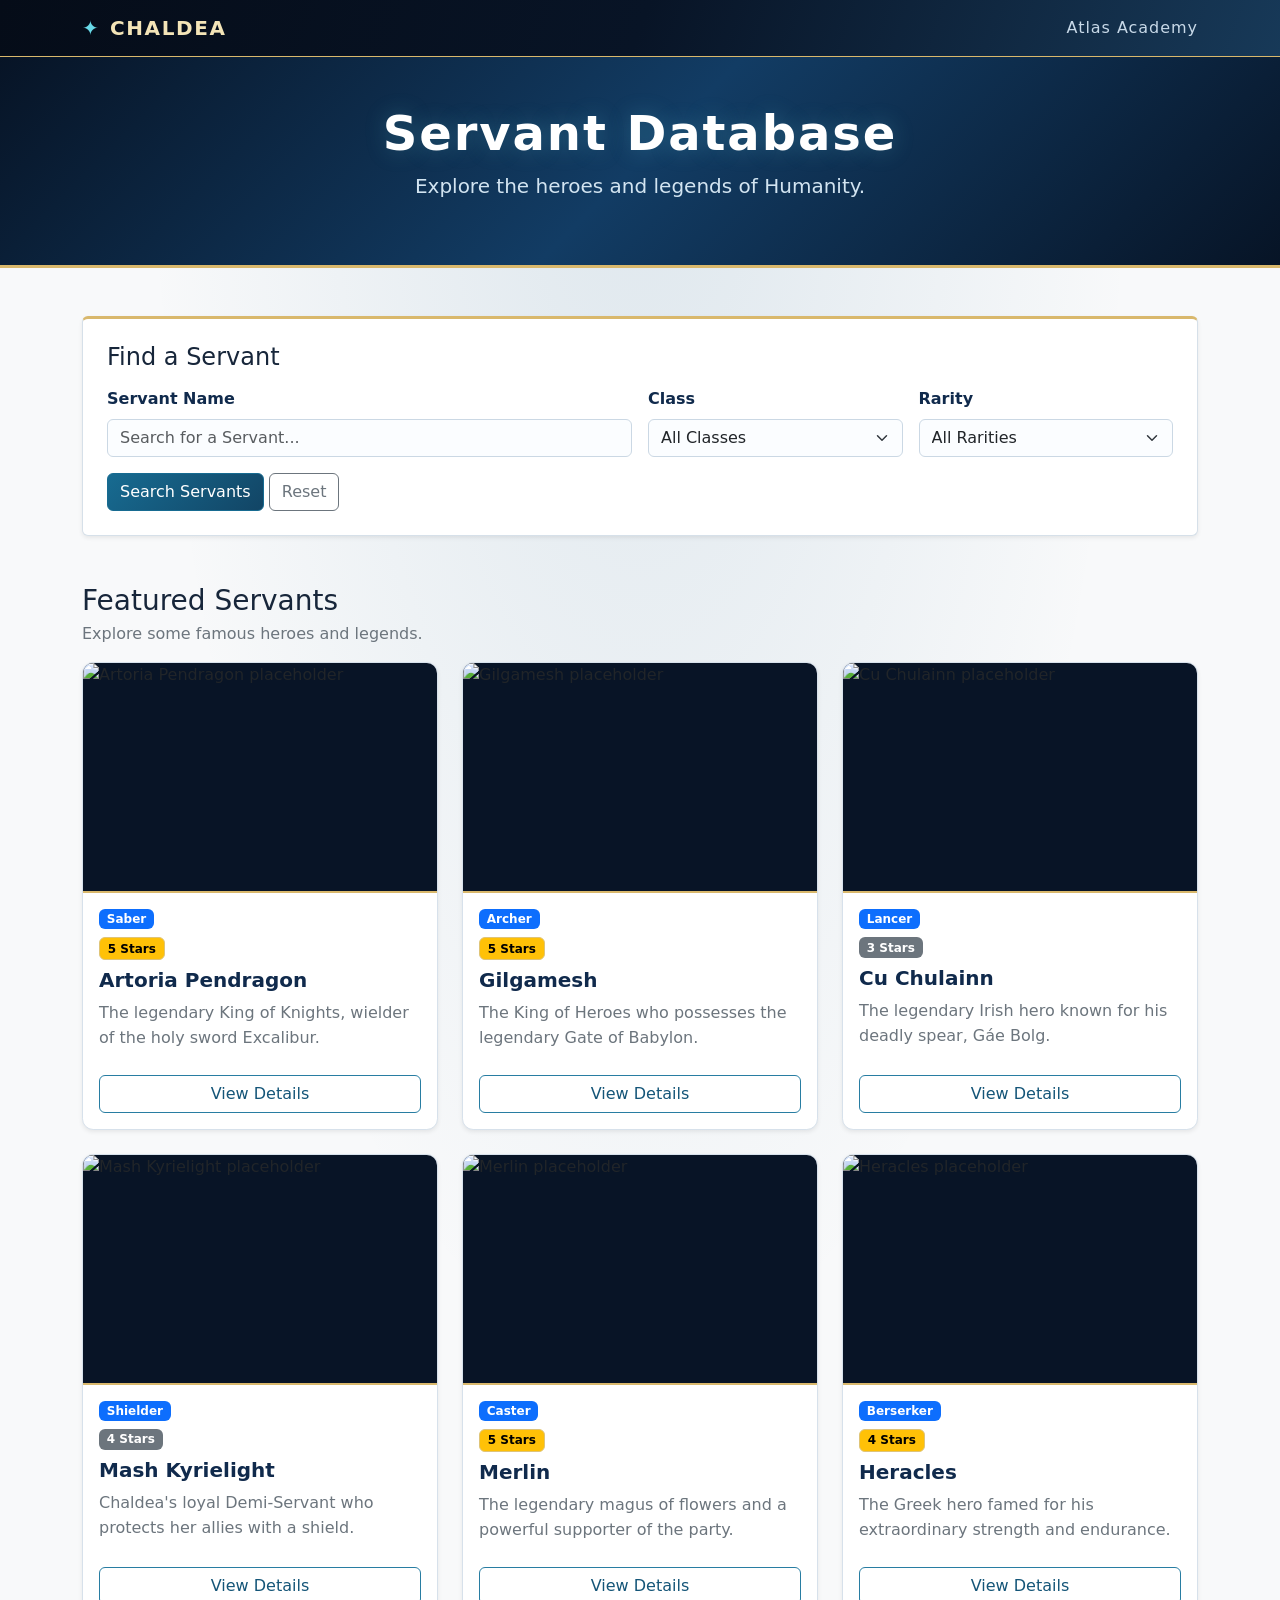
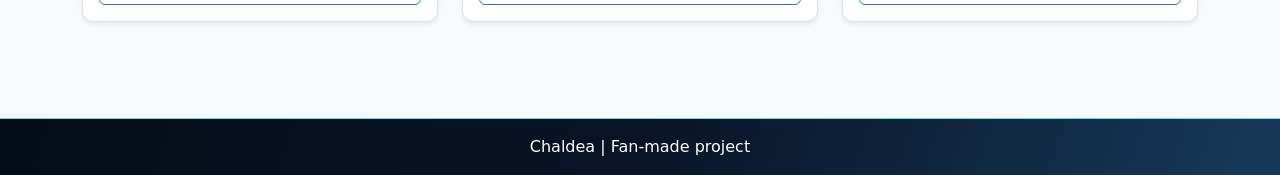
==== A3/index.html @ c8535768 "Implemented base design (hardcoded data for prototyping purposes)" ====
<!DOCTYPE html>
<html lang="en">
<head>
    <meta charset="UTF-8">
    <meta name="viewport" content="width=device-width, initial-scale=1">
    <title>FGO | Servant Explorer</title>
    <link href="https://cdn.jsdelivr.net/npm/bootstrap@5.3.3/dist/css/bootstrap.min.css" rel="stylesheet">
    <link href="css/style.css" rel="stylesheet">
</head>
<body class="bg-light">

    <!-- Navigation -->
    <nav class="navbar navbar-dark bg-dark">
        <div class="container">
            <a class="navbar-brand fw-bold" href="#">Chaldea</a>
            <span class="navbar-text">Atlas Academy</span>
        </div>
    </nav>

    <!-- Hero Section -->
    <header class="bg-primary text-white py-5">
        <div class="container text-center">
            <h1 class="display-5 fw-bold">Servant Database</h1>
            <p class="lead">Explore the heroes and legends of Humanity.</p>
        </div>
    </header>

    <main class="container py-5">

        <!-- Search and Filters -->
        <section class="bg-white rounded shadow-sm p-4 mb-5">
            <h2 class="h4 mb-3">Find a Servant</h2>

            <form>
                <div class="row g-3">
                    <div class="col-12 col-md-6">
                        <label for="servantSearch" class="form-label">
                            Servant Name
                        </label>
                        <input type="search" class="form-control"
                            id="servantSearch"
                            placeholder="Search for a Servant...">
                    </div>

                    <div class="col-6 col-md-3">
                        <label for="servantClass" class="form-label">
                            Class
                        </label>
                        <select class="form-select" id="servantClass">
                            <option selected>All Classes</option>
                            <option>Saber</option>
                            <option>Archer</option>
                            <option>Lancer</option>
                            <option>Rider</option>
                            <option>Caster</option>
                            <option>Assassin</option>
                            <option>Berserker</option>
                            <option>Extra Classes</option>
                        </select>
                    </div>

                    <div class="col-6 col-md-3">
                        <label for="servantRarity" class="form-label">
                            Rarity
                        </label>
                        <select class="form-select" id="servantRarity">
                            <option selected>All Rarities</option>
                            <option>1 Star</option>
                            <option>2 Stars</option>
                            <option>3 Stars</option>
                            <option>4 Stars</option>
                            <option>5 Stars</option>
                        </select>
                    </div>

                    <div class="col-12">
                        <button type="button" class="btn btn-primary">
                            Search Servants
                        </button>
                        <button type="reset" class="btn btn-outline-secondary">
                            Reset
                        </button>
                    </div>
                </div>
            </form>
        </section>

        <!-- Servant Collection -->
        <section class="mb-5">
            <div class="d-flex flex-wrap justify-content-between
                        align-items-center gap-2 mb-3">
                <div>
                    <h2 class="h3 mb-1">Featured Servants</h2>
                    <p class="text-secondary mb-0">
                        Explore some famous heroes and legends.
                    </p>
                </div>
            </div>

            <div class="row g-4">
            <!-- Sample Data -->
                <div class="col-12 col-sm-6 col-lg-4">
                    <div class="card h-100 shadow-sm">
                        <img src="https://placehold.co/400x300/343a40/ffffff?text=Artoria+Pendragon"
                            class="card-img-top"
                            alt="Artoria Pendragon placeholder">
                        <div class="card-body">
                            <span class="badge text-bg-primary mb-2">Saber</span>
                            <span class="badge text-bg-warning mb-2">5 Stars</span>
                            <h3 class="h5 card-title">Artoria Pendragon</h3>
                            <p class="card-text text-secondary">
                                The legendary King of Knights, wielder
                                of the holy sword Excalibur.
                            </p>
                            <button type="button"
                                class="btn btn-outline-primary w-100">
                                View Details
                            </button>
                        </div>
                    </div>
                </div>

                <div class="col-12 col-sm-6 col-lg-4">
                    <div class="card h-100 shadow-sm">
                        <img src="https://placehold.co/400x300/343a40/ffffff?text=Gilgamesh"
                            class="card-img-top"
                            alt="Gilgamesh placeholder">
                        <div class="card-body">
                            <span class="badge text-bg-primary mb-2">Archer</span>
                            <span class="badge text-bg-warning mb-2">5 Stars</span>
                            <h3 class="h5 card-title">Gilgamesh</h3>
                            <p class="card-text text-secondary">
                                The King of Heroes who possesses the
                                legendary Gate of Babylon.
                            </p>
                            <button type="button"
                                class="btn btn-outline-primary w-100">
                                View Details
                            </button>
                        </div>
                    </div>
                </div>

                <div class="col-12 col-sm-6 col-lg-4">
                    <div class="card h-100 shadow-sm">
                        <img src="https://placehold.co/400x300/343a40/ffffff?text=Cu+Chulainn"
                            class="card-img-top"
                            alt="Cu Chulainn placeholder">
                        <div class="card-body">
                            <span class="badge text-bg-primary mb-2">Lancer</span>
                            <span class="badge text-bg-secondary mb-2">3 Stars</span>
                            <h3 class="h5 card-title">Cu Chulainn</h3>
                            <p class="card-text text-secondary">
                                The legendary Irish hero known for
                                his deadly spear, Gáe Bolg.
                            </p>
                            <button type="button"
                                class="btn btn-outline-primary w-100">
                                View Details
                            </button>
                        </div>
                    </div>
                </div>

                <div class="col-12 col-sm-6 col-lg-4">
                    <div class="card h-100 shadow-sm">
                        <img src="https://placehold.co/400x300/343a40/ffffff?text=Mash+Kyrielight"
                            class="card-img-top"
                            alt="Mash Kyrielight placeholder">
                        <div class="card-body">
                            <span class="badge text-bg-primary mb-2">Shielder</span>
                            <span class="badge text-bg-secondary mb-2">4 Stars</span>
                            <h3 class="h5 card-title">Mash Kyrielight</h3>
                            <p class="card-text text-secondary">
                                Chaldea's loyal Demi-Servant who
                                protects her allies with a shield.
                            </p>
                            <button type="button"
                                class="btn btn-outline-primary w-100">
                                View Details
                            </button>
                        </div>
                    </div>
                </div>

                <div class="col-12 col-sm-6 col-lg-4">
                    <div class="card h-100 shadow-sm">
                        <img src="https://placehold.co/400x300/343a40/ffffff?text=Merlin"
                            class="card-img-top"
                            alt="Merlin placeholder">
                        <div class="card-body">
                            <span class="badge text-bg-primary mb-2">Caster</span>
                            <span class="badge text-bg-warning mb-2">5 Stars</span>
                            <h3 class="h5 card-title">Merlin</h3>
                            <p class="card-text text-secondary">
                                The legendary magus of flowers and
                                a powerful supporter of the party.
                            </p>
                            <button type="button"
                                class="btn btn-outline-primary w-100">
                                View Details
                            </button>
                        </div>
                    </div>
                </div>

                <div class="col-12 col-sm-6 col-lg-4">
                    <div class="card h-100 shadow-sm">
                        <img src="https://placehold.co/400x300/343a40/ffffff?text=Heracles"
                            class="card-img-top"
                            alt="Heracles placeholder">
                        <div class="card-body">
                            <span class="badge text-bg-primary mb-2">Berserker</span>
                            <span class="badge text-bg-warning mb-2">4 Stars</span>
                            <h3 class="h5 card-title">Heracles</h3>
                            <p class="card-text text-secondary">
                                The Greek hero famed for his
                                extraordinary strength and endurance.
                            </p>
                            <button type="button"
                                class="btn btn-outline-primary w-100">
                                View Details
                            </button>
                        </div>
                    </div>
                </div>

            </div>
        </section>
    </main>

    <footer class="bg-dark text-white text-center py-3">
        <p class="mb-0">Chaldea | Fan-made project</p>
    </footer>

</body>
</html>
---- A3/css/style.css ----
:root {
    --navy: #081426;
    --deep-blue: #102a4c;
    --blue: #176b91;
    --cyan: #68d9e8;
    --gold: #d9b86c;
    --pale-gold: #f3e4b7;
    --paper: #eef3f7;
    --ink: #17263a;
}

body {
    background: var(--paper);
    background-image: radial-gradient(ellipse at top, rgba(35, 101, 145, 0.13), transparent 55%);
    color: var(--ink);
    font-family: "Segoe UI", system-ui, sans-serif;
}

/* Navigation and footer */
.navbar.bg-dark,
footer.bg-dark {
    background: linear-gradient(110deg, #050c18, var(--navy), #173958);
}

.navbar.bg-dark {
    border-bottom: 1px solid var(--gold);
}

.navbar-brand {
    color: var(--pale-gold);
    letter-spacing: 0.08em;
    text-transform: uppercase;
}

.navbar-brand::before {
    content: "✦";
    color: var(--cyan);
    margin-right: 0.6rem;
}

.navbar-text {
    color: #c8d9e8;
    letter-spacing: 0.06em;
}

footer.bg-dark {
    color: #d5e4ef;
    border-top: 1px solid var(--cyan);
}

/* Hero section */
header.bg-primary {
    background: linear-gradient(135deg, #071426, #123c64, #071426);
    border-bottom: 3px solid var(--gold);
}

header h1 {
    letter-spacing: 0.04em;
    text-shadow: 0 0 22px rgba(104, 217, 232, 0.25);
}

header .lead {
    color: #d2e4f1;
}

/* Headings and search panel */
main h2,
main h3 {
    color: var(--deep-blue);
}

main section.bg-white {
    border: 1px solid #d6e0e9;
    border-top: 3px solid var(--gold);
    border-radius: 0.75rem;
}

.form-label {
    color: var(--deep-blue);
    font-weight: 600;
}

.form-control,
.form-select {
    border-color: #cbd8e4;
    background-color: #fbfdff;
}

.form-control:focus,
.form-select:focus {
    border-color: var(--blue);
    box-shadow: 0 0 0 0.2rem rgba(23, 107, 145, 0.16);
}

/* Servant cards */
.card {
    overflow: hidden;
    border: 1px solid #d7e1eb;
    border-radius: 0.7rem;
    transition: transform 0.18s ease, box-shadow 0.18s ease;
}

.card:hover {
    transform: translateY(-5px);
    border-color: var(--gold);
    box-shadow: 0 0.9rem 1.8rem rgba(8, 20, 38, 0.15);
}

.card-img-top {
    height: 230px;
    object-fit: cover;
    background: var(--navy);
    border-bottom: 2px solid var(--gold);
}

.card-body {
    display: flex;
    flex-direction: column;
    align-items: flex-start;
}

.card-title {
    color: var(--deep-blue);
    font-weight: 700;
}

.card-text {
    flex-grow: 1;
    line-height: 1.6;
}

.card .btn {
    margin-top: 0.5rem;
}

/* Class and rarity badges */
.badge.text-bg-primary {
    background-color: var(--blue);
}

.badge.text-bg-warning {
    color: #35280e;
    background-color: var(--pale-gold);
    border: 1px solid #dfc477;
}

.badge.text-bg-secondary {
    background-color: #63758a;
}

/* Buttons */
.btn-primary {
    background: linear-gradient(135deg, var(--blue), #124565);
    border-color: var(--blue);
}

.btn-primary:hover {
    background: #0d3857;
    border-color: var(--cyan);
}

.btn-outline-primary {
    color: #145578;
    border-color: #287da2;
}

.btn-outline-primary:hover {
    background: var(--deep-blue);
    border-color: var(--gold);
}
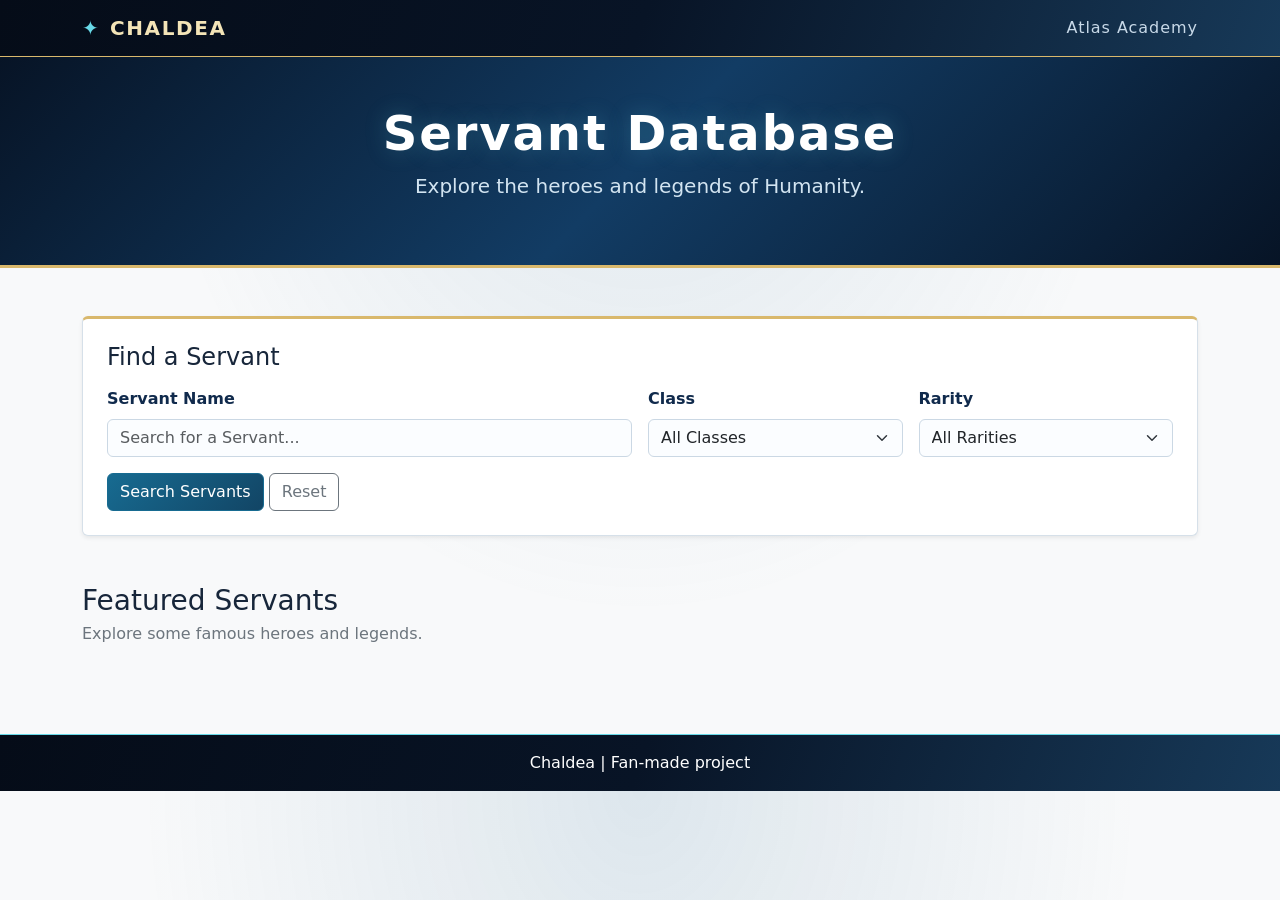
==== commit b308df88: "Partial integration of API" ====
--- a/A3/index.html
+++ b/A3/index.html
@@ -1,6 +1,6 @@
-
 <!DOCTYPE html>
 <html lang="en">
+
 <head>
     <meta charset="UTF-8">
     <meta name="viewport" content="width=device-width, initial-scale=1">
@@ -8,6 +8,7 @@
     <link href="https://cdn.jsdelivr.net/npm/bootstrap@5.3.3/dist/css/bootstrap.min.css" rel="stylesheet">
     <link href="css/style.css" rel="stylesheet">
 </head>
+
 <body class="bg-light">
 
     <!-- Navigation -->
@@ -38,8 +39,7 @@
                         <label for="servantSearch" class="form-label">
                             Servant Name
                         </label>
-                        <input type="search" class="form-control"
-                            id="servantSearch"
+                        <input type="search" class="form-control" id="servantSearch"
                             placeholder="Search for a Servant...">
                     </div>
 
@@ -98,134 +98,8 @@
                 </div>
             </div>
 
-            <div class="row g-4">
-            <!-- Sample Data -->
-                <div class="col-12 col-sm-6 col-lg-4">
-                    <div class="card h-100 shadow-sm">
-                        <img src="https://placehold.co/400x300/343a40/ffffff?text=Artoria+Pendragon"
-                            class="card-img-top"
-                            alt="Artoria Pendragon placeholder">
-                        <div class="card-body">
-                            <span class="badge text-bg-primary mb-2">Saber</span>
-                            <span class="badge text-bg-warning mb-2">5 Stars</span>
-                            <h3 class="h5 card-title">Artoria Pendragon</h3>
-                            <p class="card-text text-secondary">
-                                The legendary King of Knights, wielder
-                                of the holy sword Excalibur.
-                            </p>
-                            <button type="button"
-                                class="btn btn-outline-primary w-100">
-                                View Details
-                            </button>
-                        </div>
-                    </div>
-                </div>
-
-                <div class="col-12 col-sm-6 col-lg-4">
-                    <div class="card h-100 shadow-sm">
-                        <img src="https://placehold.co/400x300/343a40/ffffff?text=Gilgamesh"
-                            class="card-img-top"
-                            alt="Gilgamesh placeholder">
-                        <div class="card-body">
-                            <span class="badge text-bg-primary mb-2">Archer</span>
-                            <span class="badge text-bg-warning mb-2">5 Stars</span>
-                            <h3 class="h5 card-title">Gilgamesh</h3>
-                            <p class="card-text text-secondary">
-                                The King of Heroes who possesses the
-                                legendary Gate of Babylon.
-                            </p>
-                            <button type="button"
-                                class="btn btn-outline-primary w-100">
-                                View Details
-                            </button>
-                        </div>
-                    </div>
-                </div>
-
-                <div class="col-12 col-sm-6 col-lg-4">
-                    <div class="card h-100 shadow-sm">
-                        <img src="https://placehold.co/400x300/343a40/ffffff?text=Cu+Chulainn"
-                            class="card-img-top"
-                            alt="Cu Chulainn placeholder">
-                        <div class="card-body">
-                            <span class="badge text-bg-primary mb-2">Lancer</span>
-                            <span class="badge text-bg-secondary mb-2">3 Stars</span>
-                            <h3 class="h5 card-title">Cu Chulainn</h3>
-                            <p class="card-text text-secondary">
-                                The legendary Irish hero known for
-                                his deadly spear, Gáe Bolg.
-                            </p>
-                            <button type="button"
-                                class="btn btn-outline-primary w-100">
-                                View Details
-                            </button>
-                        </div>
-                    </div>
-                </div>
-
-                <div class="col-12 col-sm-6 col-lg-4">
-                    <div class="card h-100 shadow-sm">
-                        <img src="https://placehold.co/400x300/343a40/ffffff?text=Mash+Kyrielight"
-                            class="card-img-top"
-                            alt="Mash Kyrielight placeholder">
-                        <div class="card-body">
-                            <span class="badge text-bg-primary mb-2">Shielder</span>
-                            <span class="badge text-bg-secondary mb-2">4 Stars</span>
-                            <h3 class="h5 card-title">Mash Kyrielight</h3>
-                            <p class="card-text text-secondary">
-                                Chaldea's loyal Demi-Servant who
-                                protects her allies with a shield.
-                            </p>
-                            <button type="button"
-                                class="btn btn-outline-primary w-100">
-                                View Details
-                            </button>
-                        </div>
-                    </div>
-                </div>
-
-                <div class="col-12 col-sm-6 col-lg-4">
-                    <div class="card h-100 shadow-sm">
-                        <img src="https://placehold.co/400x300/343a40/ffffff?text=Merlin"
-                            class="card-img-top"
-                            alt="Merlin placeholder">
-                        <div class="card-body">
-                            <span class="badge text-bg-primary mb-2">Caster</span>
-                            <span class="badge text-bg-warning mb-2">5 Stars</span>
-                            <h3 class="h5 card-title">Merlin</h3>
-                            <p class="card-text text-secondary">
-                                The legendary magus of flowers and
-                                a powerful supporter of the party.
-                            </p>
-                            <button type="button"
-                                class="btn btn-outline-primary w-100">
-                                View Details
-                            </button>
-                        </div>
-                    </div>
-                </div>
-
-                <div class="col-12 col-sm-6 col-lg-4">
-                    <div class="card h-100 shadow-sm">
-                        <img src="https://placehold.co/400x300/343a40/ffffff?text=Heracles"
-                            class="card-img-top"
-                            alt="Heracles placeholder">
-                        <div class="card-body">
-                            <span class="badge text-bg-primary mb-2">Berserker</span>
-                            <span class="badge text-bg-warning mb-2">4 Stars</span>
-                            <h3 class="h5 card-title">Heracles</h3>
-                            <p class="card-text text-secondary">
-                                The Greek hero famed for his
-                                extraordinary strength and endurance.
-                            </p>
-                            <button type="button"
-                                class="btn btn-outline-primary w-100">
-                                View Details
-                            </button>
-                        </div>
-                    </div>
-                </div>
-
+            <div class="row g-4" id="favoriteServants">
+                <!-- API Data will be put here -->
             </div>
         </section>
     </main>
@@ -234,5 +108,11 @@
         <p class="mb-0">Chaldea | Fan-made project</p>
     </footer>
 
+    <script src="https://cdn.jsdelivr.net/npm/bootstrap@5.0.2/dist/js/bootstrap.bundle.min.js"
+        integrity="sha384-MrcW6ZMFYlzcLA8Nl+NtUVF0sA7MsXsP1UyJoMp4YLEuNSfAP+JcXn/tWtIaxVXM"
+        crossorigin="anonymous"></script>
+    <script src="js/script.js"></script>
+
 </body>
+
 </html>
--- a/A3/css/style.css
+++ b/A3/css/style.css
@@ -107,7 +107,6 @@
 }
 
 .card-img-top {
-    height: 230px;
     object-fit: cover;
     background: var(--navy);
     border-bottom: 2px solid var(--gold);
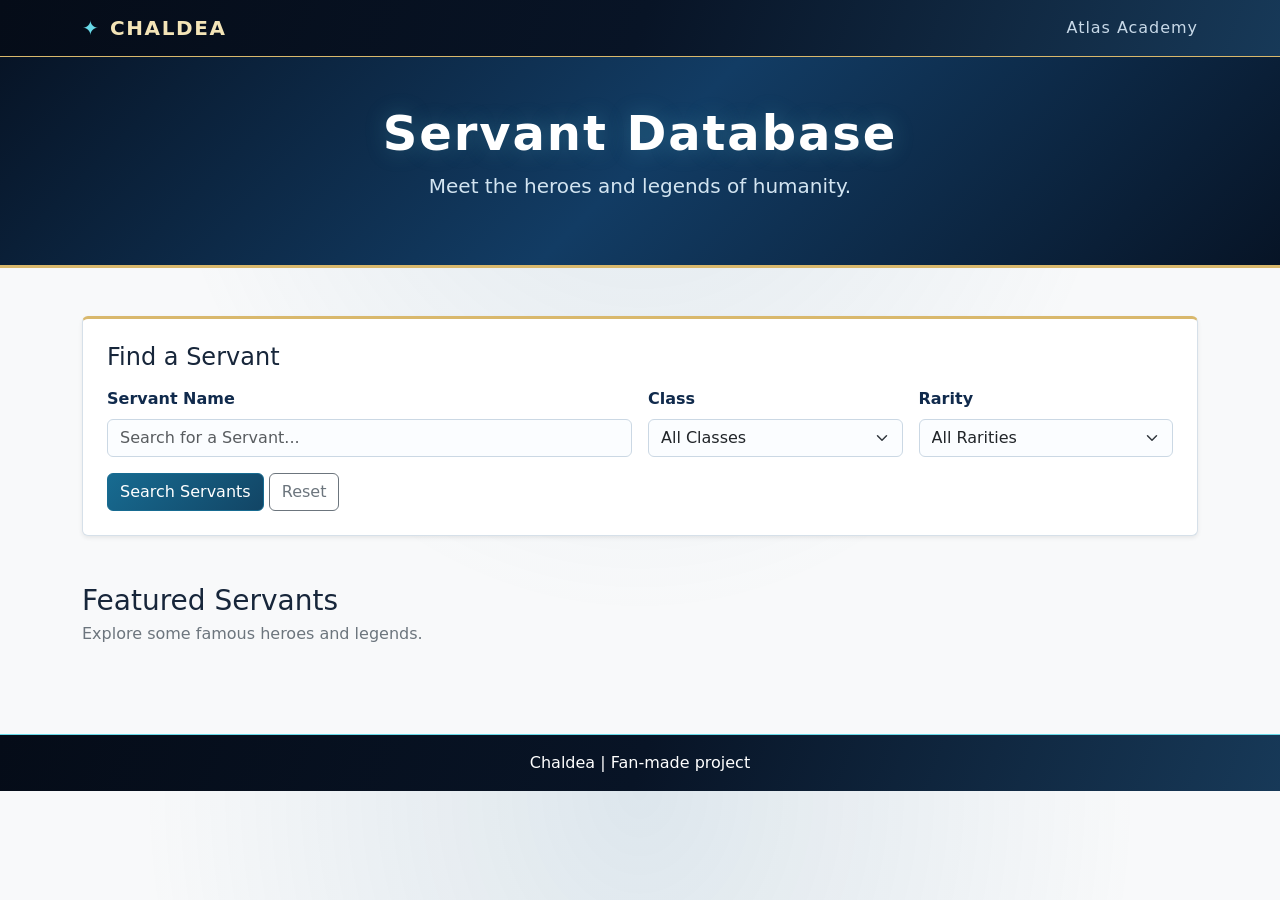
==== commit b994e49a: "Improved card design" ====
--- a/A3/index.html
+++ b/A3/index.html
@@ -23,7 +23,7 @@
     <header class="bg-primary text-white py-5">
         <div class="container text-center">
             <h1 class="display-5 fw-bold">Servant Database</h1>
-            <p class="lead">Explore the heroes and legends of Humanity.</p>
+            <p class="lead">Meet the heroes and legends of humanity.</p>
         </div>
     </header>
 
--- a/A3/css/style.css
+++ b/A3/css/style.css
@@ -93,58 +93,72 @@
 }
 
 /* Servant cards */
-.card {
+.servant-card {
+    border: 2px solid var(--gold);
+    border-radius: 12px;
     overflow: hidden;
-    border: 1px solid #d7e1eb;
-    border-radius: 0.7rem;
-    transition: transform 0.18s ease, box-shadow 0.18s ease;
+    background-color: var(--ink);
+    transition: transform 0.2s ease, box-shadow 0.2s ease;
 }
 
-.card:hover {
-    transform: translateY(-5px);
-    border-color: var(--gold);
-    box-shadow: 0 0.9rem 1.8rem rgba(8, 20, 38, 0.15);
+.servant-card:hover {
+    transform: translateY(-4px);
+    box-shadow: 0 8px 20px rgba(20, 45, 80, 0.15);
 }
 
-.card-img-top {
-    object-fit: cover;
-    background: var(--navy);
-    border-bottom: 2px solid var(--gold);
+.servant-image-wrapper {
+    height: 350px;
+    overflow: hidden;
+    background-color: var(--paper);
 }
 
-.card-body {
-    display: flex;
-    flex-direction: column;
-    align-items: flex-start;
+.servant-artwork {
+    width: 100%;
+    height: 100%;
+    object-fit: cover;
+    object-position: center 25%;
+    display: block;
 }
 
-.card-title {
-    color: var(--deep-blue);
+.servant-card .card-title {
+    color: var(--paper);
     font-weight: 700;
 }
 
-.card-text {
-    flex-grow: 1;
-    line-height: 1.6;
+.servant-rarity {
+    color: var(--gold);
+    letter-spacing: 1px;
+    font-size: 0.9rem;
 }
 
-.card .btn {
-    margin-top: 0.5rem;
+.servant-stat {
+    background-color: var(--navy);
+    border: 1px solid var(--blue);
+    height: 100%;
+}
+
+.servant-stat small {
+    display: block;
+    color: var(--gold);
+    font-size: 0.7rem;
+    font-weight: 700;
+    margin-bottom: 4px;
+}
+
+.servant-stat h6 {
+    color: var(--paper);
+    font-weight: 700;
+    font-size: 1rem;
+}
+
+.servant-card .btn {
+    width: auto;
 }
 
 /* Class and rarity badges */
-.badge.text-bg-primary {
-    background-color: var(--blue);
-}
-
-.badge.text-bg-warning {
-    color: #35280e;
-    background-color: var(--pale-gold);
-    border: 1px solid #dfc477;
-}
-
-.badge.text-bg-secondary {
-    background-color: #63758a;
+.badge {
+    background-color: var(--gold);
+    color: var(--ink);
 }
 
 /* Buttons */
@@ -159,8 +173,8 @@
 }
 
 .btn-outline-primary {
-    color: #145578;
-    border-color: #287da2;
+    color: var(--blue);
+    border-color: var(--blue);
 }
 
 .btn-outline-primary:hover {
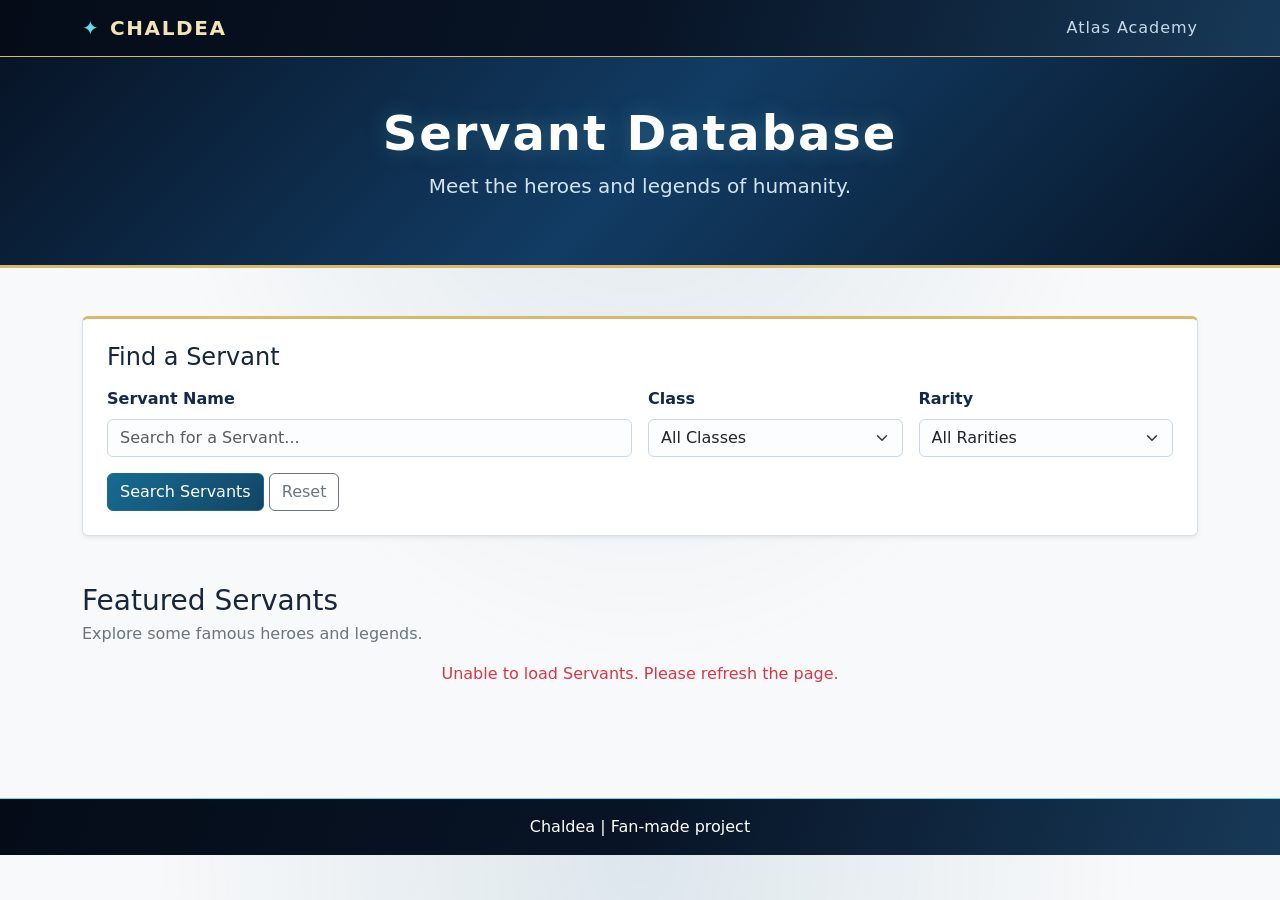
==== commit 44b1e1df: "Implemented search funtionalities and website icon" ====
--- a/A3/index.html
+++ b/A3/index.html
@@ -4,7 +4,8 @@
 <head>
     <meta charset="UTF-8">
     <meta name="viewport" content="width=device-width, initial-scale=1">
-    <title>FGO | Servant Explorer</title>
+    <title>Chaldea</title>
+    <link rel="icon" href="images/icon.jpg">
     <link href="https://cdn.jsdelivr.net/npm/bootstrap@5.3.3/dist/css/bootstrap.min.css" rel="stylesheet">
     <link href="css/style.css" rel="stylesheet">
 </head>
@@ -33,7 +34,7 @@
         <section class="bg-white rounded shadow-sm p-4 mb-5">
             <h2 class="h4 mb-3">Find a Servant</h2>
 
-            <form>
+            <form id="servantFilterForm">
                 <div class="row g-3">
                     <div class="col-12 col-md-6">
                         <label for="servantSearch" class="form-label">
@@ -56,7 +57,14 @@
                             <option>Caster</option>
                             <option>Assassin</option>
                             <option>Berserker</option>
-                            <option>Extra Classes</option>
+                            <option>Ruler</option>
+                            <option>Avenger</option>
+                            <option>Mooncancer</option>
+                            <option>Alterego</option>
+                            <option>Foreigner</option>
+                            <option>Pretender</option>
+                            <option>Beast</option>
+                            <option>Shielder</option>
                         </select>
                     </div>
 
@@ -75,7 +83,7 @@
                     </div>
 
                     <div class="col-12">
-                        <button type="button" class="btn btn-primary">
+                        <button type="submit" class="btn btn-primary">
                             Search Servants
                         </button>
                         <button type="reset" class="btn btn-outline-secondary">
@@ -104,6 +112,82 @@
         </section>
     </main>
 
+    <!-- Servant Details Modal -->
+    <div class="modal fade" id="servantDetailsModal" tabindex="-1" aria-labelledby="servantDetailsTitle"
+        aria-hidden="true">
+        <div class="modal-dialog modal-lg modal-dialog-centered modal-dialog-scrollable">
+            <div class="modal-content servant-modal">
+
+                <div class="modal-header">
+                    <h2 class="modal-title h5" id="servantDetailsTitle">
+                        Servant Details
+                    </h2>
+
+                    <button type="button" class="btn-close" data-bs-dismiss="modal" aria-label="Close"></button>
+                </div>
+
+                <div class="modal-body">
+                    <div class="row g-4">
+
+                        <!-- Servant Artwork -->
+                        <div class="col-12 col-md-5">
+                            <img src="" id="modalServantImage" class="img-fluid rounded servant-modal-artwork" alt="">
+                        </div>
+
+                        <!-- Servant Information -->
+                        <div class="col-12 col-md-7">
+
+                            <div class="d-flex align-items-center gap-2 flex-wrap mb-2">
+                                <span class="badge" id="modalServantClass"></span>
+                                <span class="servant-rarity" id="modalServantRarity"></span>
+                            </div>
+
+                            <h3 class="h4 mb-3 modal-name" id="modalServantName"></h3>
+
+                            <div class="row g-2 mb-4">
+                                <div class="col-6">
+                                    <div class="servant-stat p-3 rounded">
+                                        <small>MAX ATK</small>
+                                        <h6 class="mb-0" id="modalServantAtk"></h6>
+                                    </div>
+                                </div>
+
+                                <div class="col-6">
+                                    <div class="servant-stat p-3 rounded">
+                                        <small>MAX HP</small>
+                                        <h6 class="mb-0" id="modalServantHp"></h6>
+                                    </div>
+                                </div>
+                            </div>
+
+                            <h4 class="h6 modal-biography">Biography</h4>
+                            <p id="modalServantBio" class="servant-modal-bio"></p>
+
+                            <h4 class="h6 mt-4 modal-cmc">Command Cards</h4>
+                            <div id="modalServantCards" class="d-flex gap-2 flex-wrap"></div>
+
+                            <div class="servant-noble-phantasm mt-4">
+                                <h4 class="h6">Noble Phantasm</h4>
+
+                                <img src="" id="modalServantNpName" class="img-fluid rounded mb-2" alt="Noble Phantasm Artwork">
+
+                                <p class="servant-modal-bio mb-0" id="modalServantNpDescription"></p>
+                            </div>
+
+                        </div>
+                    </div>
+                </div>
+
+                <div class="modal-footer">
+                    <button type="button" class="btn btn-outline-primary" data-bs-dismiss="modal">
+                        Close
+                    </button>
+                </div>
+
+            </div>
+        </div>
+    </div>
+
     <footer class="bg-dark text-white text-center py-3">
         <p class="mb-0">Chaldea | Fan-made project</p>
     </footer>
--- a/A3/css/style.css
+++ b/A3/css/style.css
@@ -93,7 +93,7 @@
 }
 
 /* Servant cards */
-.servant-card {
+.servant-card, .servant-modal {
     border: 2px solid var(--gold);
     border-radius: 12px;
     overflow: hidden;
@@ -120,13 +120,18 @@
     display: block;
 }
 
-.servant-card .card-title {
+.servant-card .card-title, .modal-title, .modal-name, .modal-cmc{
     color: var(--paper);
     font-weight: 700;
 }
 
-.servant-rarity {
+.servant-rarity, .modal-biography {
     color: var(--gold);
+    letter-spacing: 1px;
+    font-size: 0.9rem;
+}
+.servant-modal-bio {
+    color: var(--paper);
     letter-spacing: 1px;
     font-size: 0.9rem;
 }
@@ -161,6 +166,33 @@
     color: var(--ink);
 }
 
+/* Noble Phantasm */
+.servant-noble-phantasm {
+    padding: 1rem;
+    background: linear-gradient(135deg, #102a4c, #081426);
+    border: 1px solid var(--gold);
+    border-radius: 8px;
+}
+
+.servant-noble-phantasm h4 {
+    color: var(--gold);
+    text-transform: uppercase;
+    letter-spacing: 0.08em;
+}
+
+.servant-noble-phantasm #modalServantNpName {
+    display: block;
+    width: 100%;
+    max-height: 250px;
+    object-fit: contain;
+    object-position: center;
+    margin-bottom: 0.75rem;
+}
+
+.servant-noble-phantasm p {
+    line-height: 1.7;
+}
+
 /* Buttons */
 .btn-primary {
     background: linear-gradient(135deg, var(--blue), #124565);
